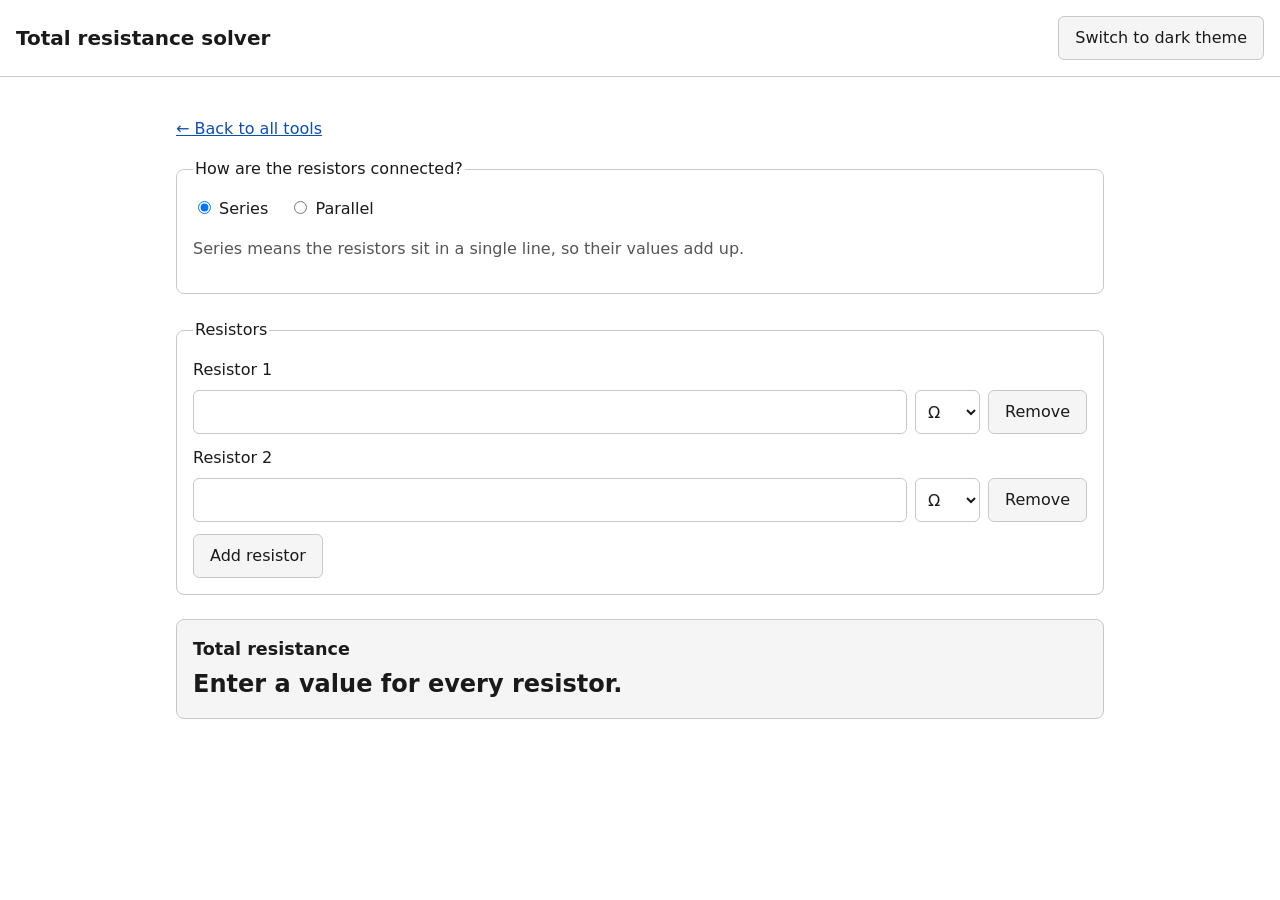
==== tools/total-resistance.html @ e2b23db8 "Replace placeholder with total resistance solver Co-Authored-By: Claude Sonnet 5.5 <noreply@anthropi" ====
<!DOCTYPE html>
<html lang="en" data-theme="light">
<head>
  <meta charset="utf-8">
  <meta name="viewport" content="width=device-width, initial-scale=1">
  <title>Total resistance solver</title>
  <link rel="stylesheet" href="../css/styles.css">
  <script src="../js/theme.js"></script>
  <script src="../js/total-resistance.js" defer></script>
</head>
<body>
  <header class="site-header">
    <h1 class="site-title">Total resistance solver</h1>
    <button id="theme-toggle" class="theme-toggle" type="button">Switch to dark theme</button>
  </header>

  <main>
    <p><a href="../index.html">&larr; Back to all tools</a></p>

    <form id="solver" novalidate>
      <fieldset class="field-group">
        <legend>How are the resistors connected?</legend>
        <label><input type="radio" name="mode" value="series" checked> Series</label>
        <label><input type="radio" name="mode" value="parallel"> Parallel</label>
        <p id="mode-help" class="muted"></p>
      </fieldset>

      <fieldset class="field-group">
        <legend>Resistors</legend>
        <div id="rows"></div>
        <button id="add" class="button" type="button">Add resistor</button>
      </fieldset>
    </form>

    <div class="result" role="status" aria-live="polite">
      <h2>Total resistance</h2>
      <p id="result" class="result-value"></p>
    </div>
  </main>
</body>
</html>
---- css/styles.css ----
:root {
  --bg: #ffffff;
  --text: #1a1a1a;
  --muted: #555555;
  --border: #c8c8c8;
  --card-bg: #f5f5f5;
  --link: #0b4fb3;
}

:root[data-theme="dark"] {
  --bg: #121212;
  --text: #f0f0f0;
  --muted: #b5b5b5;
  --border: #444444;
  --card-bg: #1e1e1e;
  --link: #8ab4f8;
}

* {
  box-sizing: border-box;
}

body {
  margin: 0;
  background: var(--bg);
  color: var(--text);
  font-family: system-ui, sans-serif;
  line-height: 1.5;
}

a {
  color: var(--link);
}

a:focus-visible,
button:focus-visible {
  outline: 3px solid var(--link);
  outline-offset: 2px;
}

.site-header {
  display: flex;
  align-items: center;
  justify-content: space-between;
  gap: 1rem;
  padding: 1rem;
  border-bottom: 1px solid var(--border);
}

.site-title {
  margin: 0;
  font-size: 1.25rem;
}

.theme-toggle {
  min-height: 44px;
  padding: 0.5rem 1rem;
  border: 1px solid var(--border);
  border-radius: 6px;
  background: var(--card-bg);
  color: var(--text);
  font: inherit;
  cursor: pointer;
}

main {
  max-width: 60rem;
  margin: 0 auto;
  padding: 1.5rem 1rem;
}

.muted {
  color: var(--muted);
}

.tool-grid {
  display: grid;
  gap: 1rem;
  grid-template-columns: 1fr;
  padding: 0;
  list-style: none;
}

.tool-card {
  display: block;
  height: 100%;
  padding: 1rem;
  border: 1px solid var(--border);
  border-radius: 8px;
  background: var(--card-bg);
  color: var(--text);
  text-decoration: none;
}

.tool-card:hover {
  border-color: var(--link);
}

.tool-card h2 {
  margin: 0 0 0.25rem;
  font-size: 1.1rem;
}

.tool-card p {
  margin: 0;
  color: var(--muted);
}

@media (min-width: 600px) {
  .tool-grid {
    grid-template-columns: repeat(2, 1fr);
  }
}

@media (min-width: 900px) {
  .tool-grid {
    grid-template-columns: repeat(3, 1fr);
  }
}

.field-group {
  margin: 0 0 1.5rem;
  padding: 1rem;
  border: 1px solid var(--border);
  border-radius: 8px;
}

.field-group label {
  margin-right: 1rem;
}

.row {
  display: flex;
  flex-wrap: wrap;
  align-items: center;
  gap: 0.5rem;
  margin-bottom: 0.75rem;
}

.row label {
  flex: 0 0 100%;
  margin: 0;
}

.row input[type="number"] {
  flex: 1 1 8rem;
  min-width: 0;
}

input[type="number"],
select {
  min-height: 44px;
  padding: 0.5rem;
  border: 1px solid var(--border);
  border-radius: 6px;
  background: var(--bg);
  color: var(--text);
  font: inherit;
}

.button {
  min-height: 44px;
  padding: 0.5rem 1rem;
  border: 1px solid var(--border);
  border-radius: 6px;
  background: var(--card-bg);
  color: var(--text);
  font: inherit;
  cursor: pointer;
}

.result {
  padding: 1rem;
  border: 1px solid var(--border);
  border-radius: 8px;
  background: var(--card-bg);
}

.result h2 {
  margin: 0 0 0.25rem;
  font-size: 1.1rem;
}

.result-value {
  margin: 0;
  font-size: 1.5rem;
  font-weight: bold;
}
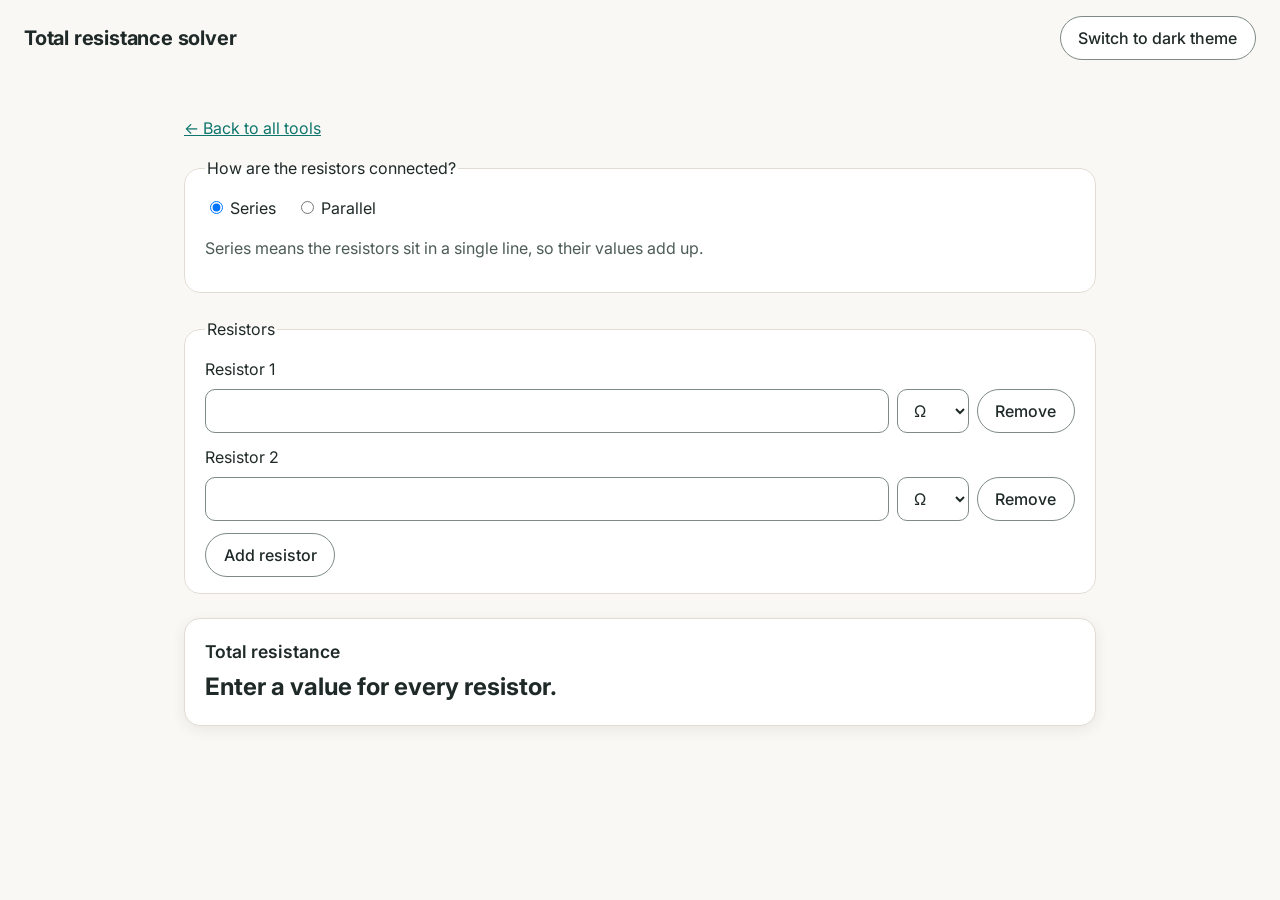
==== commit 8f9c6c84: "Apply Clean Lab design to the portal Co-Authored-By: Claude Sonnet 5.5 <noreply@anthropic.com> Claud" ====
--- a/tools/total-resistance.html
+++ b/tools/total-resistance.html
@@ -4,6 +4,7 @@
   <meta charset="utf-8">
   <meta name="viewport" content="width=device-width, initial-scale=1">
   <title>Total resistance solver</title>
+  <link rel="stylesheet" href="https://fonts.googleapis.com/css2?family=Inter:wght@400;500;600;700&display=swap">
   <link rel="stylesheet" href="../css/styles.css">
   <script src="../js/theme.js"></script>
   <script src="../js/total-resistance.js" defer></script>
--- a/css/styles.css
+++ b/css/styles.css
@@ -1,19 +1,24 @@
+/* Clean Lab design: warm off-white, soft rounded cards, Inter. */
 :root {
-  --bg: #ffffff;
-  --text: #1a1a1a;
-  --muted: #555555;
-  --border: #c8c8c8;
-  --card-bg: #f5f5f5;
-  --link: #0b4fb3;
+  --bg: #faf8f4;
+  --surface: #ffffff;
+  --text: #1f2a28;
+  --muted: #4d5c58;
+  --accent: #0f766e;
+  --line: #e1ddd3;
+  --control-border: #7d8a85;
+  --shadow: 0 4px 14px rgba(31, 42, 40, 0.08);
 }
 
 :root[data-theme="dark"] {
-  --bg: #121212;
-  --text: #f0f0f0;
-  --muted: #b5b5b5;
-  --border: #444444;
-  --card-bg: #1e1e1e;
-  --link: #8ab4f8;
+  --bg: #101816;
+  --surface: #18231f;
+  --text: #eef4f1;
+  --muted: #a9bdb6;
+  --accent: #5eead4;
+  --line: #2b3b36;
+  --control-border: #6b7f77;
+  --shadow: 0 4px 14px rgba(0, 0, 0, 0.35);
 }
 
 * {
@@ -24,17 +29,19 @@
   margin: 0;
   background: var(--bg);
   color: var(--text);
-  font-family: system-ui, sans-serif;
+  font-family: Inter, system-ui, sans-serif;
   line-height: 1.5;
 }
 
 a {
-  color: var(--link);
+  color: var(--accent);
 }
 
 a:focus-visible,
-button:focus-visible {
-  outline: 3px solid var(--link);
+button:focus-visible,
+input:focus-visible,
+select:focus-visible {
+  outline: 3px solid var(--accent);
   outline-offset: 2px;
 }
 
@@ -42,31 +49,34 @@
   display: flex;
   align-items: center;
   justify-content: space-between;
+  flex-wrap: wrap;
   gap: 1rem;
-  padding: 1rem;
-  border-bottom: 1px solid var(--border);
+  padding: 1rem 1.5rem;
 }
 
 .site-title {
   margin: 0;
   font-size: 1.25rem;
+  font-weight: 700;
+  letter-spacing: -0.01em;
 }
 
 .theme-toggle {
   min-height: 44px;
-  padding: 0.5rem 1rem;
-  border: 1px solid var(--border);
-  border-radius: 6px;
-  background: var(--card-bg);
+  padding: 0.5rem 1.1rem;
+  border: 1px solid var(--control-border);
+  border-radius: 999px;
+  background: var(--surface);
   color: var(--text);
   font: inherit;
+  font-weight: 500;
   cursor: pointer;
 }
 
 main {
   max-width: 60rem;
   margin: 0 auto;
-  padding: 1.5rem 1rem;
+  padding: 1.5rem;
 }
 
 .muted {
@@ -75,7 +85,7 @@
 
 .tool-grid {
   display: grid;
-  gap: 1rem;
+  gap: 1.25rem;
   grid-template-columns: 1fr;
   padding: 0;
   list-style: none;
@@ -84,21 +94,23 @@
 .tool-card {
   display: block;
   height: 100%;
-  padding: 1rem;
-  border: 1px solid var(--border);
-  border-radius: 8px;
-  background: var(--card-bg);
+  padding: 1.25rem;
+  border: 1px solid var(--line);
+  border-radius: 16px;
+  background: var(--surface);
+  box-shadow: var(--shadow);
   color: var(--text);
   text-decoration: none;
 }
 
 .tool-card:hover {
-  border-color: var(--link);
+  border-color: var(--accent);
 }
 
 .tool-card h2 {
   margin: 0 0 0.25rem;
   font-size: 1.1rem;
+  font-weight: 600;
 }
 
 .tool-card p {
@@ -120,9 +132,10 @@
 
 .field-group {
   margin: 0 0 1.5rem;
-  padding: 1rem;
-  border: 1px solid var(--border);
-  border-radius: 8px;
+  padding: 1rem 1.25rem;
+  border: 1px solid var(--line);
+  border-radius: 16px;
+  background: var(--surface);
 }
 
 .field-group label {
@@ -150,39 +163,42 @@
 input[type="number"],
 select {
   min-height: 44px;
-  padding: 0.5rem;
-  border: 1px solid var(--border);
-  border-radius: 6px;
-  background: var(--bg);
+  padding: 0.5rem 0.75rem;
+  border: 1px solid var(--control-border);
+  border-radius: 10px;
+  background: var(--surface);
   color: var(--text);
   font: inherit;
 }
 
 .button {
   min-height: 44px;
-  padding: 0.5rem 1rem;
-  border: 1px solid var(--border);
-  border-radius: 6px;
-  background: var(--card-bg);
+  padding: 0.5rem 1.1rem;
+  border: 1px solid var(--control-border);
+  border-radius: 999px;
+  background: var(--surface);
   color: var(--text);
   font: inherit;
+  font-weight: 500;
   cursor: pointer;
 }
 
 .result {
-  padding: 1rem;
-  border: 1px solid var(--border);
-  border-radius: 8px;
-  background: var(--card-bg);
+  padding: 1.25rem;
+  border: 1px solid var(--line);
+  border-radius: 16px;
+  background: var(--surface);
+  box-shadow: var(--shadow);
 }
 
 .result h2 {
   margin: 0 0 0.25rem;
   font-size: 1.1rem;
+  font-weight: 600;
 }
 
 .result-value {
   margin: 0;
   font-size: 1.5rem;
-  font-weight: bold;
-}
+  font-weight: 700;
+}
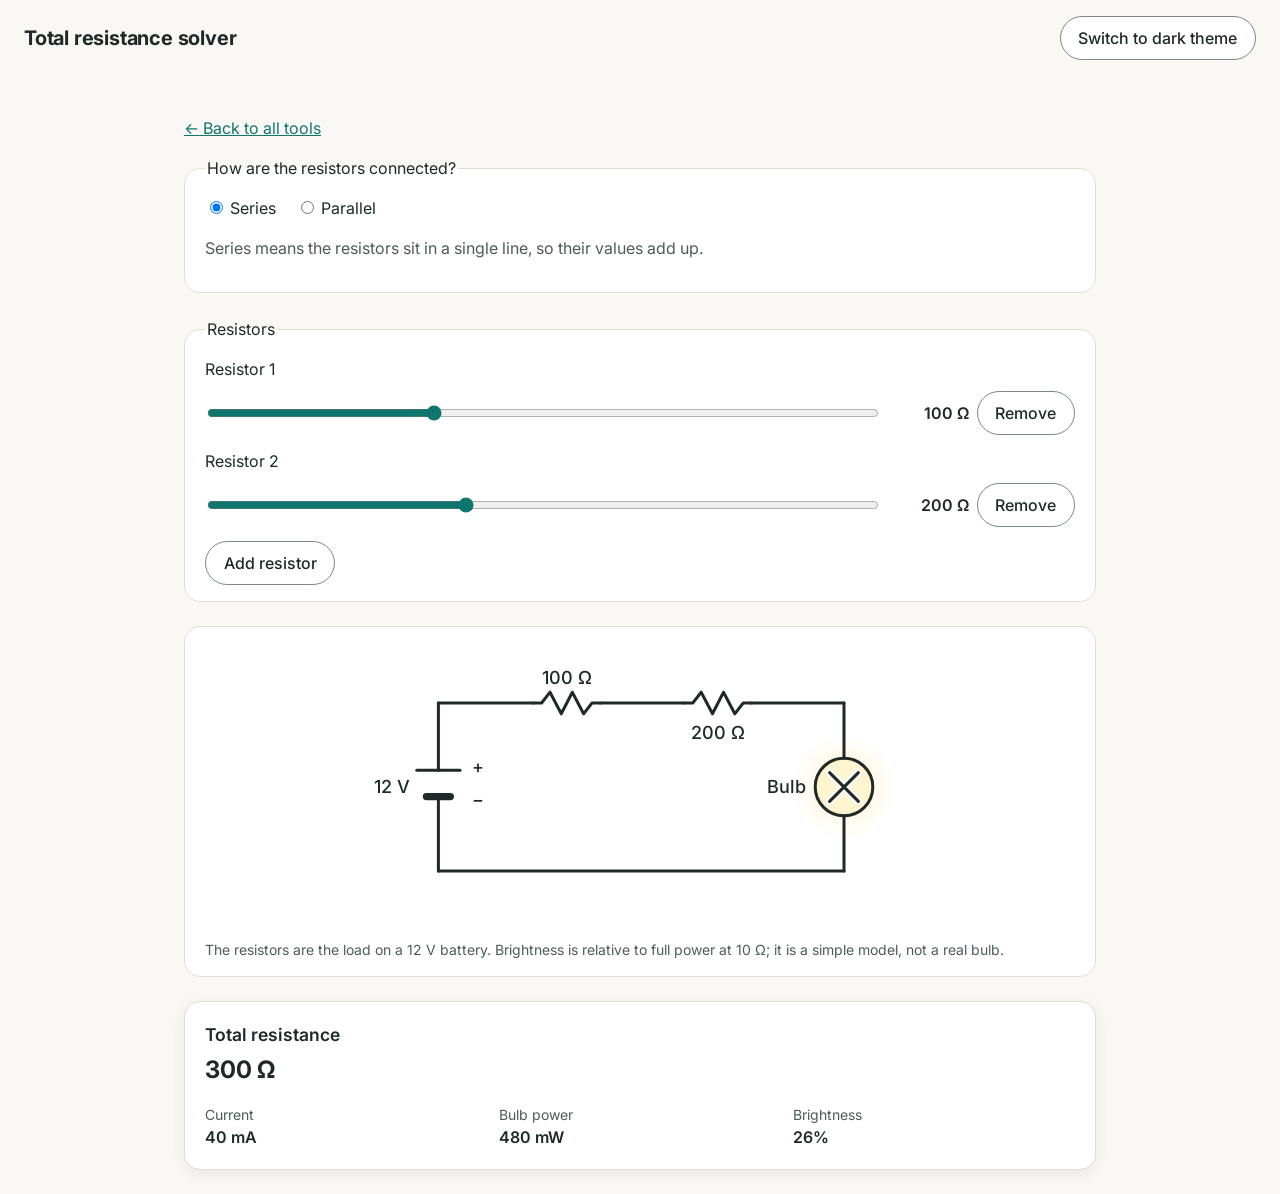
==== commit 19f8fa58: "Add circuit diagram, resistor sliders and bulb brightness to the solver Co-Authored-By: Claude Sonne" ====
--- a/tools/total-resistance.html
+++ b/tools/total-resistance.html
@@ -7,6 +7,7 @@
   <link rel="stylesheet" href="https://fonts.googleapis.com/css2?family=Inter:wght@400;500;600;700&display=swap">
   <link rel="stylesheet" href="../css/styles.css">
   <script src="../js/theme.js"></script>
+  <script src="../js/circuit-diagram.js" defer></script>
   <script src="../js/total-resistance.js" defer></script>
 </head>
 <body>
@@ -33,9 +34,19 @@
       </fieldset>
     </form>
 
+    <figure class="circuit">
+      <svg id="circuit" viewBox="0 0 480 240" role="img" aria-label="Circuit diagram"></svg>
+      <figcaption class="muted">The resistors are the load on a 12 V battery. Brightness is relative to full power at 10 &Omega;; it is a simple model, not a real bulb.</figcaption>
+    </figure>
+
     <div class="result" role="status" aria-live="polite">
       <h2>Total resistance</h2>
       <p id="result" class="result-value"></p>
+      <dl class="readouts">
+        <div><dt>Current</dt><dd id="current"></dd></div>
+        <div><dt>Bulb power</dt><dd id="power"></dd></div>
+        <div><dt>Brightness</dt><dd id="brightness"></dd></div>
+      </dl>
     </div>
   </main>
 </body>
--- a/css/styles.css
+++ b/css/styles.css
@@ -155,20 +155,95 @@
   margin: 0;
 }
 
-.row input[type="number"] {
-  flex: 1 1 8rem;
+.row input[type="range"] {
+  flex: 1 1 10rem;
   min-width: 0;
-}
-
-input[type="number"],
-select {
   min-height: 44px;
-  padding: 0.5rem 0.75rem;
-  border: 1px solid var(--control-border);
-  border-radius: 10px;
-  background: var(--surface);
-  color: var(--text);
-  font: inherit;
+  accent-color: var(--accent);
+}
+
+.row output {
+  min-width: 5rem;
+  font-weight: 600;
+  text-align: right;
+}
+
+.button:disabled {
+  opacity: 0.5;
+  cursor: not-allowed;
+}
+
+.circuit {
+  margin: 0 0 1.5rem;
+  padding: 1rem 1.25rem;
+  border: 1px solid var(--line);
+  border-radius: 16px;
+  background: var(--surface);
+}
+
+.circuit svg {
+  display: block;
+  width: 100%;
+  max-width: 36rem;
+  height: auto;
+  margin: 0 auto;
+}
+
+.circuit figcaption {
+  margin-top: 0.5rem;
+  font-size: 0.875rem;
+}
+
+.circuit .wire,
+.circuit .plate,
+.circuit .halo {
+  fill: none;
+  stroke: var(--text);
+  stroke-width: 2.5;
+  stroke-linecap: round;
+  stroke-linejoin: round;
+}
+
+.circuit .plate {
+  stroke-width: 6;
+}
+
+.circuit .halo {
+  stroke: var(--surface);
+  stroke-width: 6;
+}
+
+.circuit .bulb-base {
+  fill: var(--surface);
+}
+
+.circuit .label {
+  fill: var(--text);
+  font-size: 15px;
+  font-weight: 500;
+}
+
+@media (max-width: 599px) {
+  .circuit .label {
+    font-size: 20px;
+  }
+}
+
+.readouts {
+  display: grid;
+  grid-template-columns: repeat(3, minmax(0, 1fr));
+  gap: 0.75rem;
+  margin: 1rem 0 0;
+}
+
+.readouts dt {
+  color: var(--muted);
+  font-size: 0.875rem;
+}
+
+.readouts dd {
+  margin: 0;
+  font-weight: 600;
 }
 
 .button {
